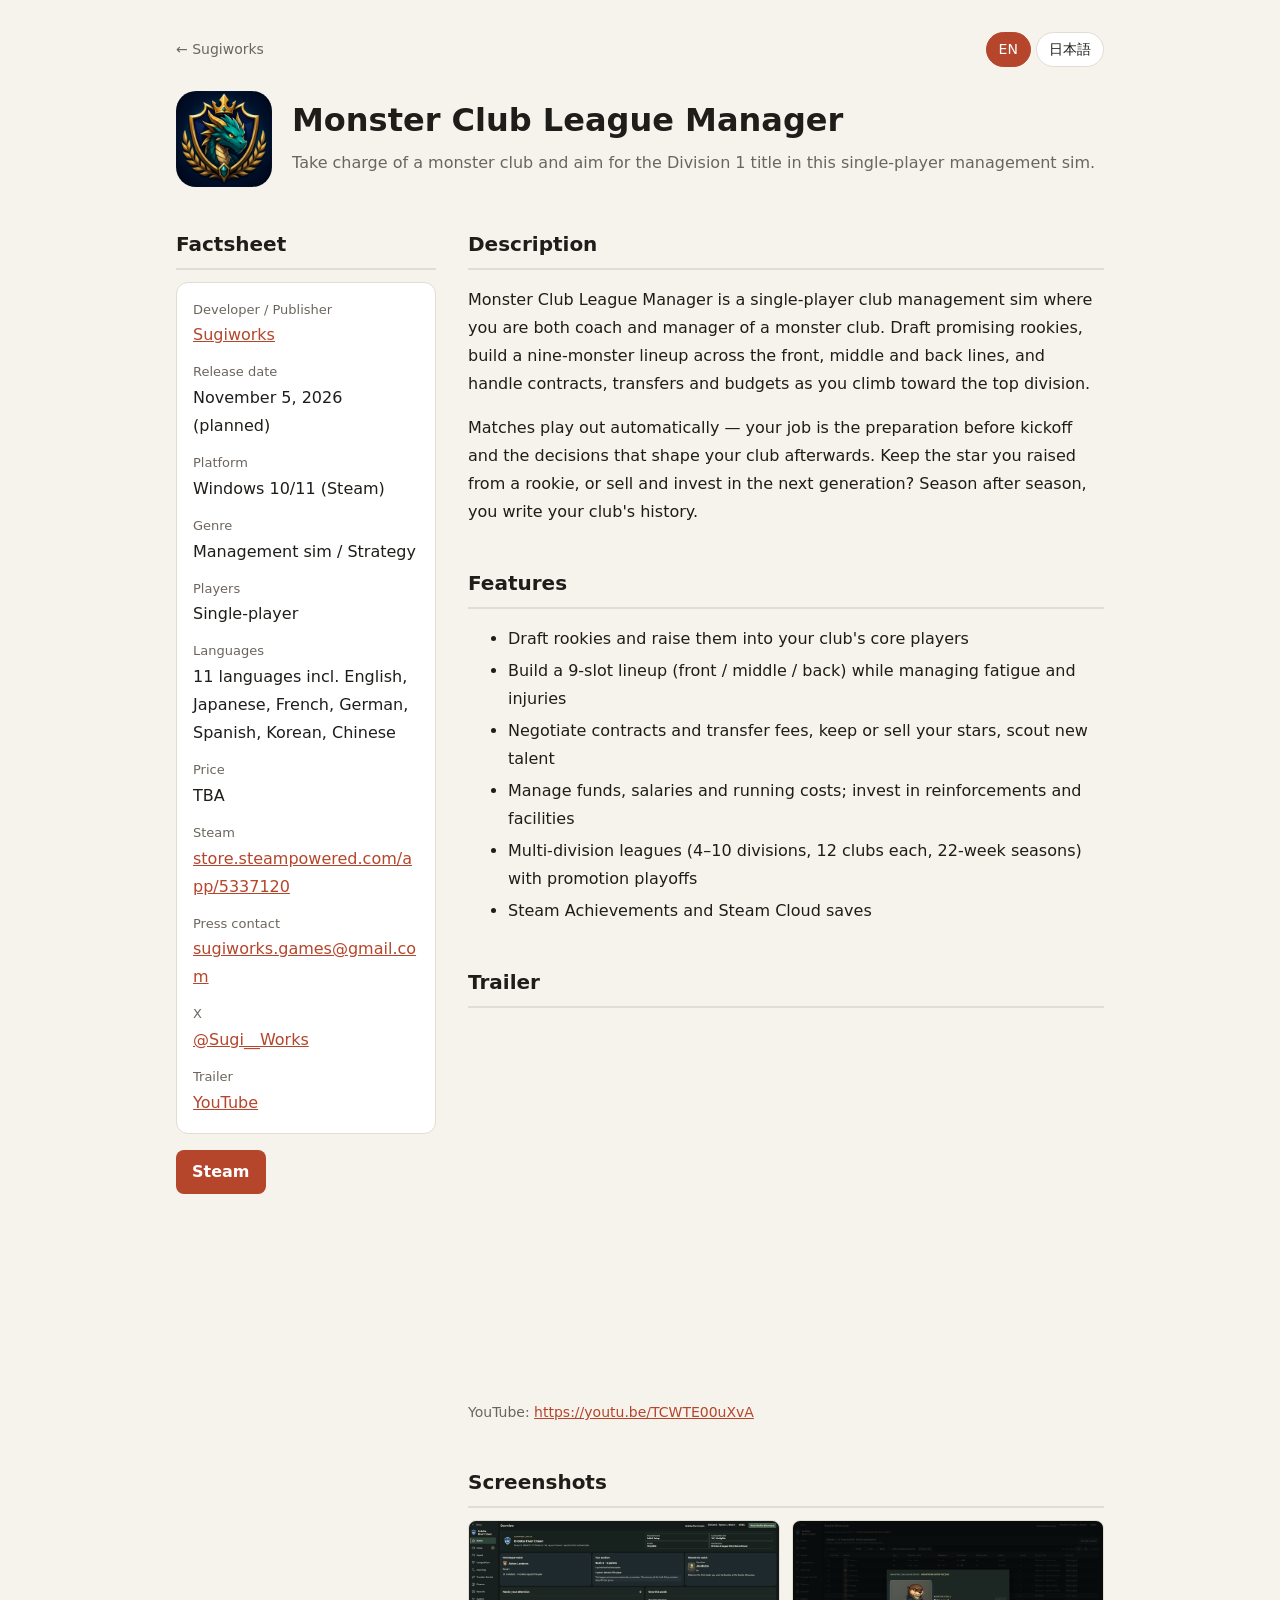
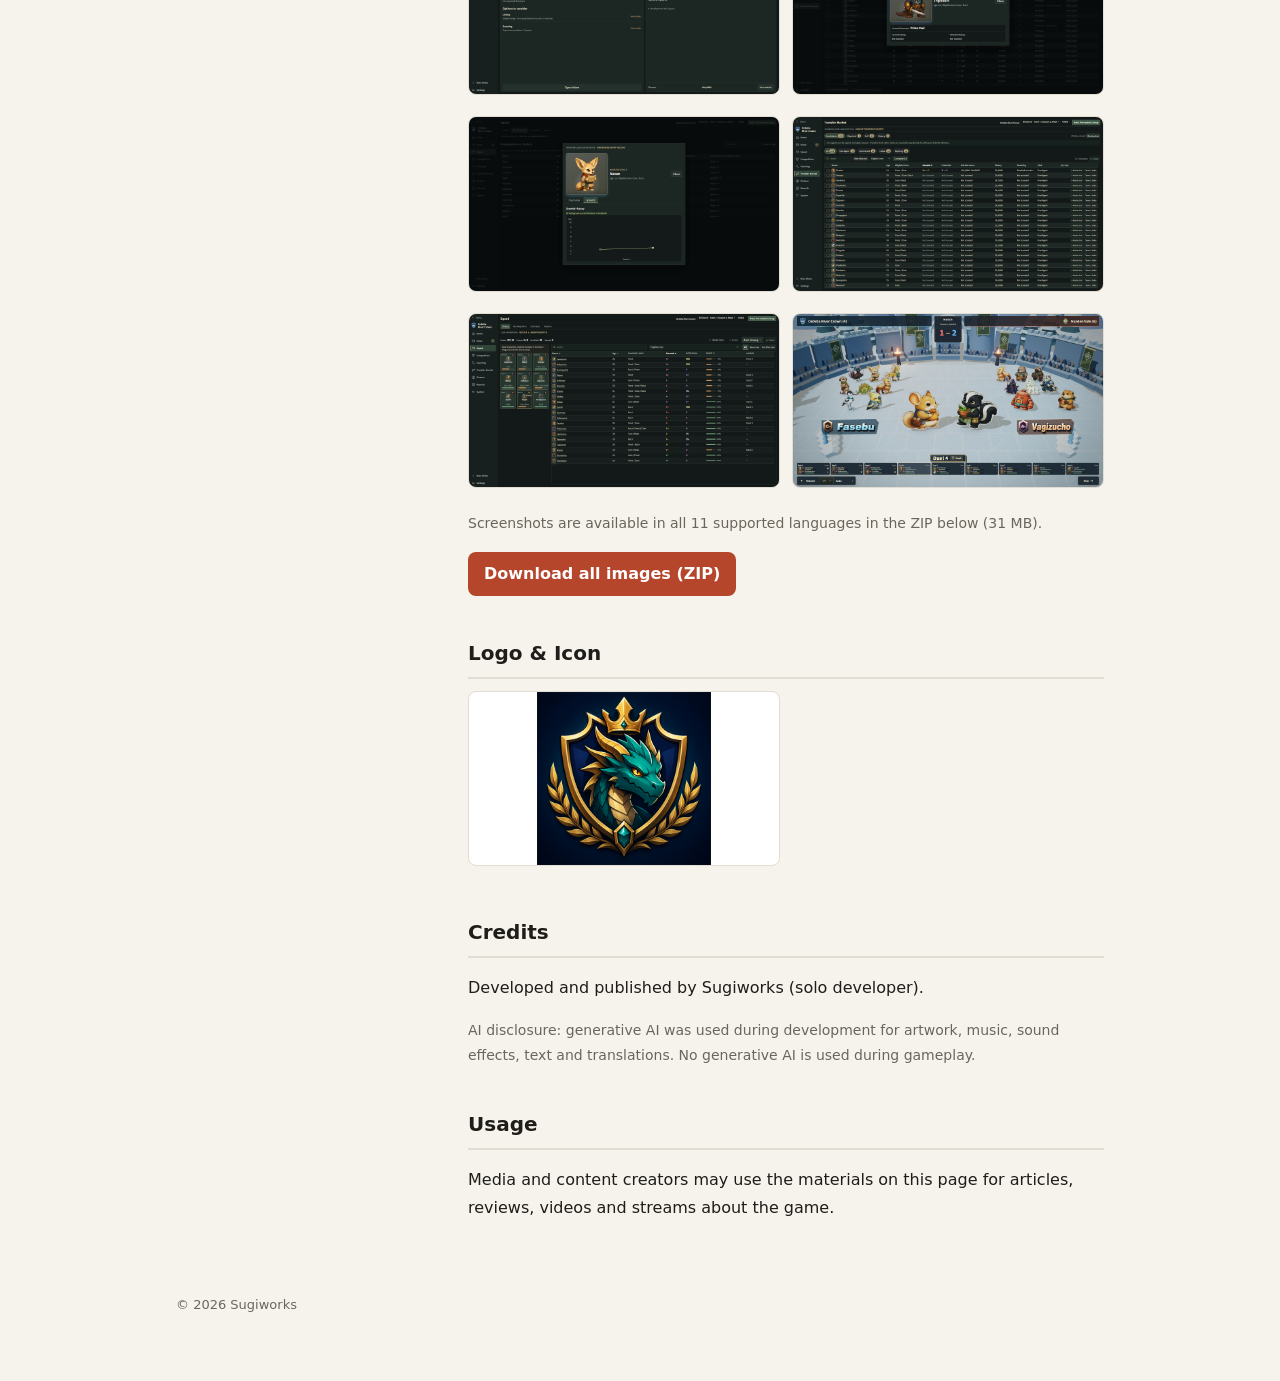
==== mclm/index.html @ 00808620 "Add Sugiworks press kit and Monster Club League Manager page Co-Authored-By: Claude Opus 5.5 <norepl" ====
<!doctype html>
<html lang="en" data-lang="en">
<head>
<meta charset="utf-8">
<meta name="viewport" content="width=device-width, initial-scale=1">
<title>Monster Club League Manager Press Kit</title>
<meta name="description" content="Press kit for Monster Club League Manager, a single-player monster club management sim by Sugiworks.">
<link rel="icon" href="../favicon.ico">
<link rel="stylesheet" href="../style.css">
<script src="../lang.js"></script>
</head>
<body>
<div class="wrap">
  <header class="top">
    <a class="home" href="../">← Sugiworks</a>
    <div class="lang"><button data-lang="en">EN</button> <button data-lang="ja">日本語</button></div>
  </header>

  <div class="hero">
    <img src="images/icon.png" alt="Monster Club League Manager icon">
    <div>
      <h1>Monster Club League Manager</h1>
      <p class="lead" lang="en">Take charge of a monster club and aim for the Division 1 title in this single-player management sim.</p>
      <p class="lead" lang="ja">モンスタークラブの監督兼経営者となり、1部リーグの頂点を目指すシングルプレイのクラブ運営シミュレーション。</p>
    </div>
  </div>

  <div class="grid">
    <aside>
      <h2 lang="en">Factsheet</h2><h2 lang="ja">基本情報</h2>
      <dl class="facts">
        <dt lang="en">Developer / Publisher</dt><dt lang="ja">開発 / 販売</dt>
        <dd><a href="../">Sugiworks</a></dd>
        <dt lang="en">Release date</dt><dt lang="ja">発売日</dt>
        <dd lang="en">November 5, 2026 (planned)</dd><dd lang="ja">2026年11月5日（予定）</dd>
        <dt lang="en">Platform</dt><dt lang="ja">プラットフォーム</dt>
        <dd>Windows 10/11 (Steam)</dd>
        <dt lang="en">Genre</dt><dt lang="ja">ジャンル</dt>
        <dd lang="en">Management sim / Strategy</dd><dd lang="ja">クラブ運営シミュレーション / ストラテジー</dd>
        <dt lang="en">Players</dt><dt lang="ja">プレイ人数</dt>
        <dd lang="en">Single-player</dd><dd lang="ja">1人</dd>
        <dt lang="en">Languages</dt><dt lang="ja">対応言語</dt>
        <dd lang="en">11 languages incl. English, Japanese, French, German, Spanish, Korean, Chinese</dd>
        <dd lang="ja">日本語・英語ほか全11言語</dd>
        <dt lang="en">Price</dt><dt lang="ja">価格</dt>
        <dd lang="en">TBA</dd><dd lang="ja">未定</dd>
        <dt>Steam</dt>
        <dd><a href="https://store.steampowered.com/app/5337120/">store.steampowered.com/app/5337120</a></dd>
        <dt lang="en">Press contact</dt><dt lang="ja">連絡先</dt>
        <dd><a href="mailto:sugiworks.games@gmail.com">sugiworks.games@gmail.com</a></dd>
        <dt>X</dt>
        <dd><a href="https://x.com/Sugi__Works">@Sugi__Works</a></dd>
        <dt lang="en">Trailer</dt><dt lang="ja">トレーラー</dt>
        <dd><a href="https://youtu.be/TCWTE00uXvA">YouTube</a></dd>
      </dl>
      <p style="margin-top:16px"><a class="button" href="https://store.steampowered.com/app/5337120/">Steam</a></p>
    </aside>

    <main>
      <h2 lang="en">Description</h2><h2 lang="ja">ゲーム紹介</h2>
      <div lang="en">
        <p>Monster Club League Manager is a single-player club management sim where you are both coach and manager of a monster club. Draft promising rookies, build a nine-monster lineup across the front, middle and back lines, and handle contracts, transfers and budgets as you climb toward the top division.</p>
        <p>Matches play out automatically — your job is the preparation before kickoff and the decisions that shape your club afterwards. Keep the star you raised from a rookie, or sell and invest in the next generation? Season after season, you write your club's history.</p>
      </div>
      <div lang="ja">
        <p>Monster Club League Managerは、モンスタークラブの監督兼経営者となり、育成・編成・契約・補強を重ねて上位リーグを目指すクラブ運営シミュレーションです。試合中のアクション操作は不要。試合前の準備と、その後のクラブをどう作るかが、あなたの仕事です。</p>
        <p>見込んで獲った新人が、いつの間にかクラブに欠かせない存在になる。次のシーズンも、その主力と戦うか。移籍金を受け取り、新たな才能に未来を託すか。シーズンを重ね、あなたのクラブの歴史を作りましょう。</p>
      </div>

      <h2 lang="en">Features</h2><h2 lang="ja">主な特徴</h2>
      <ul class="features" lang="en">
        <li>Draft rookies and raise them into your club's core players</li>
        <li>Build a 9-slot lineup (front / middle / back) while managing fatigue and injuries</li>
        <li>Negotiate contracts and transfer fees, keep or sell your stars, scout new talent</li>
        <li>Manage funds, salaries and running costs; invest in reinforcements and facilities</li>
        <li>Multi-division leagues (4–10 divisions, 12 clubs each, 22-week seasons) with promotion playoffs</li>
        <li>Steam Achievements and Steam Cloud saves</li>
      </ul>
      <ul class="features" lang="ja">
        <li>新人選抜で、将来を託したいモンスターを獲得</li>
        <li>出場機会とトレーニングによる育成、疲労と怪我を考えた前衛・中衛・後衛9枠の編成</li>
        <li>移籍金・契約条件の交渉、主力の残留と売却、スカウトによる補強候補の調査</li>
        <li>資金・年俸・運営費を管理し、補強や施設への投資を判断</li>
        <li>4〜10ディビジョン（各12クラブ・全22週）のリーグ戦と昇格プレーオフ</li>
        <li>Steam実績・Steamクラウド対応</li>
      </ul>

      <h2 lang="en">Trailer</h2><h2 lang="ja">トレーラー</h2>
      <iframe class="video" src="https://www.youtube-nocookie.com/embed/TCWTE00uXvA" title="Monster Club League Manager - Trailer" allow="encrypted-media; picture-in-picture" allowfullscreen loading="lazy"></iframe>
      <p class="note">YouTube: <a href="https://youtu.be/TCWTE00uXvA">https://youtu.be/TCWTE00uXvA</a></p>

      <h2 lang="en">Screenshots</h2><h2 lang="ja">スクリーンショット</h2>
      <div class="gallery" lang="en">
        <a href="images/screenshots/01-club_english.png"><img src="images/screenshots/01-club_english.png" alt="Club overview" loading="lazy"></a>
        <a href="images/screenshots/02-rookie_english.png"><img src="images/screenshots/02-rookie_english.png" alt="Rookie draft" loading="lazy"></a>
        <a href="images/screenshots/03-growth_english.png"><img src="images/screenshots/03-growth_english.png" alt="Player growth" loading="lazy"></a>
        <a href="images/screenshots/04-market_english.png"><img src="images/screenshots/04-market_english.png" alt="Transfer market" loading="lazy"></a>
        <a href="images/screenshots/05-lineup_english.png"><img src="images/screenshots/05-lineup_english.png" alt="Lineup" loading="lazy"></a>
        <a href="images/screenshots/06-match_english.png"><img src="images/screenshots/06-match_english.png" alt="Match" loading="lazy"></a>
      </div>
      <div class="gallery" lang="ja">
        <a href="images/screenshots/01-club_japanese.png"><img src="images/screenshots/01-club_japanese.png" alt="クラブ画面" loading="lazy"></a>
        <a href="images/screenshots/02-rookie_japanese.png"><img src="images/screenshots/02-rookie_japanese.png" alt="新人選抜" loading="lazy"></a>
        <a href="images/screenshots/03-growth_japanese.png"><img src="images/screenshots/03-growth_japanese.png" alt="育成" loading="lazy"></a>
        <a href="images/screenshots/04-market_japanese.png"><img src="images/screenshots/04-market_japanese.png" alt="移籍市場" loading="lazy"></a>
        <a href="images/screenshots/05-lineup_japanese.png"><img src="images/screenshots/05-lineup_japanese.png" alt="編成" loading="lazy"></a>
        <a href="images/screenshots/06-match_japanese.png"><img src="images/screenshots/06-match_japanese.png" alt="試合" loading="lazy"></a>
      </div>
      <p class="note" lang="en">Screenshots are available in all 11 supported languages in the ZIP below (31 MB).</p>
      <p class="note" lang="ja">対応11言語すべてのスクリーンショットを下のZIP（31MB）に収録しています。</p>
      <p><a class="button" href="presskit-images.zip" lang="en">Download all images (ZIP)</a><a class="button" href="presskit-images.zip" lang="ja">画像一式をダウンロード（ZIP）</a></p>

      <h2 lang="en">Logo &amp; Icon</h2><h2 lang="ja">ロゴ・アイコン</h2>
      <div class="gallery">
        <a href="images/icon.png"><img src="images/icon.png" alt="Game icon" style="object-fit:contain"></a>
      </div>

      <h2 lang="en">Credits</h2><h2 lang="ja">クレジット</h2>
      <p lang="en">Developed and published by Sugiworks (solo developer).</p>
      <p lang="ja">開発・販売：Sugiworks（個人開発）</p>
      <p class="note" lang="en">AI disclosure: generative AI was used during development for artwork, music, sound effects, text and translations. No generative AI is used during gameplay.</p>
      <p class="note" lang="ja">AI利用について：開発時にアート・音楽・効果音・テキスト・翻訳で生成AIを使用しています。ゲームプレイ中には使用していません。</p>

      <h2 lang="en">Usage</h2><h2 lang="ja">素材の利用について</h2>
      <p lang="en">Media and content creators may use the materials on this page for articles, reviews, videos and streams about the game.</p>
      <p lang="ja">メディア・配信者の方は、本作に関する記事・レビュー・動画・配信にこのページの素材を自由にお使いいただけます。</p>
    </main>
  </div>

  <footer>© 2026 Sugiworks</footer>
</div>
</body>
</html>
---- style.css ----
:root {
  --bg: #f6f3ec;
  --card: #ffffff;
  --text: #1f1d1a;
  --muted: #6b665d;
  --accent: #b5452b;
  --line: #e2ddd2;
}
@media (prefers-color-scheme: dark) {
  :root {
    --bg: #17161a;
    --card: #222127;
    --text: #ece9e2;
    --muted: #a19c92;
    --accent: #e0714f;
    --line: #34323a;
  }
}
* { box-sizing: border-box; }
body {
  margin: 0;
  background: var(--bg);
  color: var(--text);
  font: 16px/1.75 system-ui, -apple-system, "Segoe UI", "Hiragino Sans", "Yu Gothic UI", sans-serif;
}
a { color: var(--accent); }
.wrap { max-width: 960px; margin: 0 auto; padding: 32px 16px 64px; }
header.top { display: flex; justify-content: space-between; align-items: center; gap: 12px; margin-bottom: 24px; }
header.top a.home { color: var(--muted); text-decoration: none; font-size: 14px; }
.lang button {
  border: 1px solid var(--line); background: var(--card); color: var(--text);
  padding: 4px 12px; border-radius: 999px; cursor: pointer; font: inherit; font-size: 14px;
}
.lang button[aria-pressed="true"] { background: var(--accent); border-color: var(--accent); color: #fff; }
html[data-lang="ja"] [lang="en"], html[data-lang="en"] [lang="ja"] { display: none !important; }
h1 { font-size: 2rem; line-height: 1.3; margin: 0 0 8px; }
h2 { font-size: 1.25rem; margin: 40px 0 12px; padding-bottom: 6px; border-bottom: 2px solid var(--line); }
h3 { font-size: 1.05rem; margin: 24px 0 4px; }
.hero { display: flex; gap: 20px; align-items: center; }
.hero img { width: 96px; height: 96px; border-radius: 20px; }
.lead { color: var(--muted); margin: 0; }
.grid { display: grid; grid-template-columns: 260px 1fr; gap: 32px; }
@media (max-width: 720px) { .grid { grid-template-columns: 1fr; } }
dl.facts { background: var(--card); border: 1px solid var(--line); border-radius: 12px; padding: 16px; margin: 0; }
dl.facts dt { font-size: 13px; color: var(--muted); }
dl.facts dd { margin: 0 0 12px; overflow-wrap: anywhere; }
dl.facts dd:last-child { margin-bottom: 0; }
ul.features li { margin-bottom: 4px; }
.gallery { display: grid; grid-template-columns: repeat(auto-fill, minmax(260px, 1fr)); gap: 12px; }
.gallery a { display: block; }
.gallery img { width: 100%; aspect-ratio: 16 / 9; object-fit: cover; border-radius: 8px; border: 1px solid var(--line); background: var(--card); }
.video { aspect-ratio: 16 / 9; width: 100%; border: 0; border-radius: 12px; }
.card { background: var(--card); border: 1px solid var(--line); border-radius: 12px; padding: 16px; }
.button {
  display: inline-block; background: var(--accent); color: #fff; text-decoration: none;
  padding: 8px 16px; border-radius: 8px; font-weight: 600;
}
.note { font-size: 14px; color: var(--muted); }
footer { margin-top: 56px; font-size: 13px; color: var(--muted); }
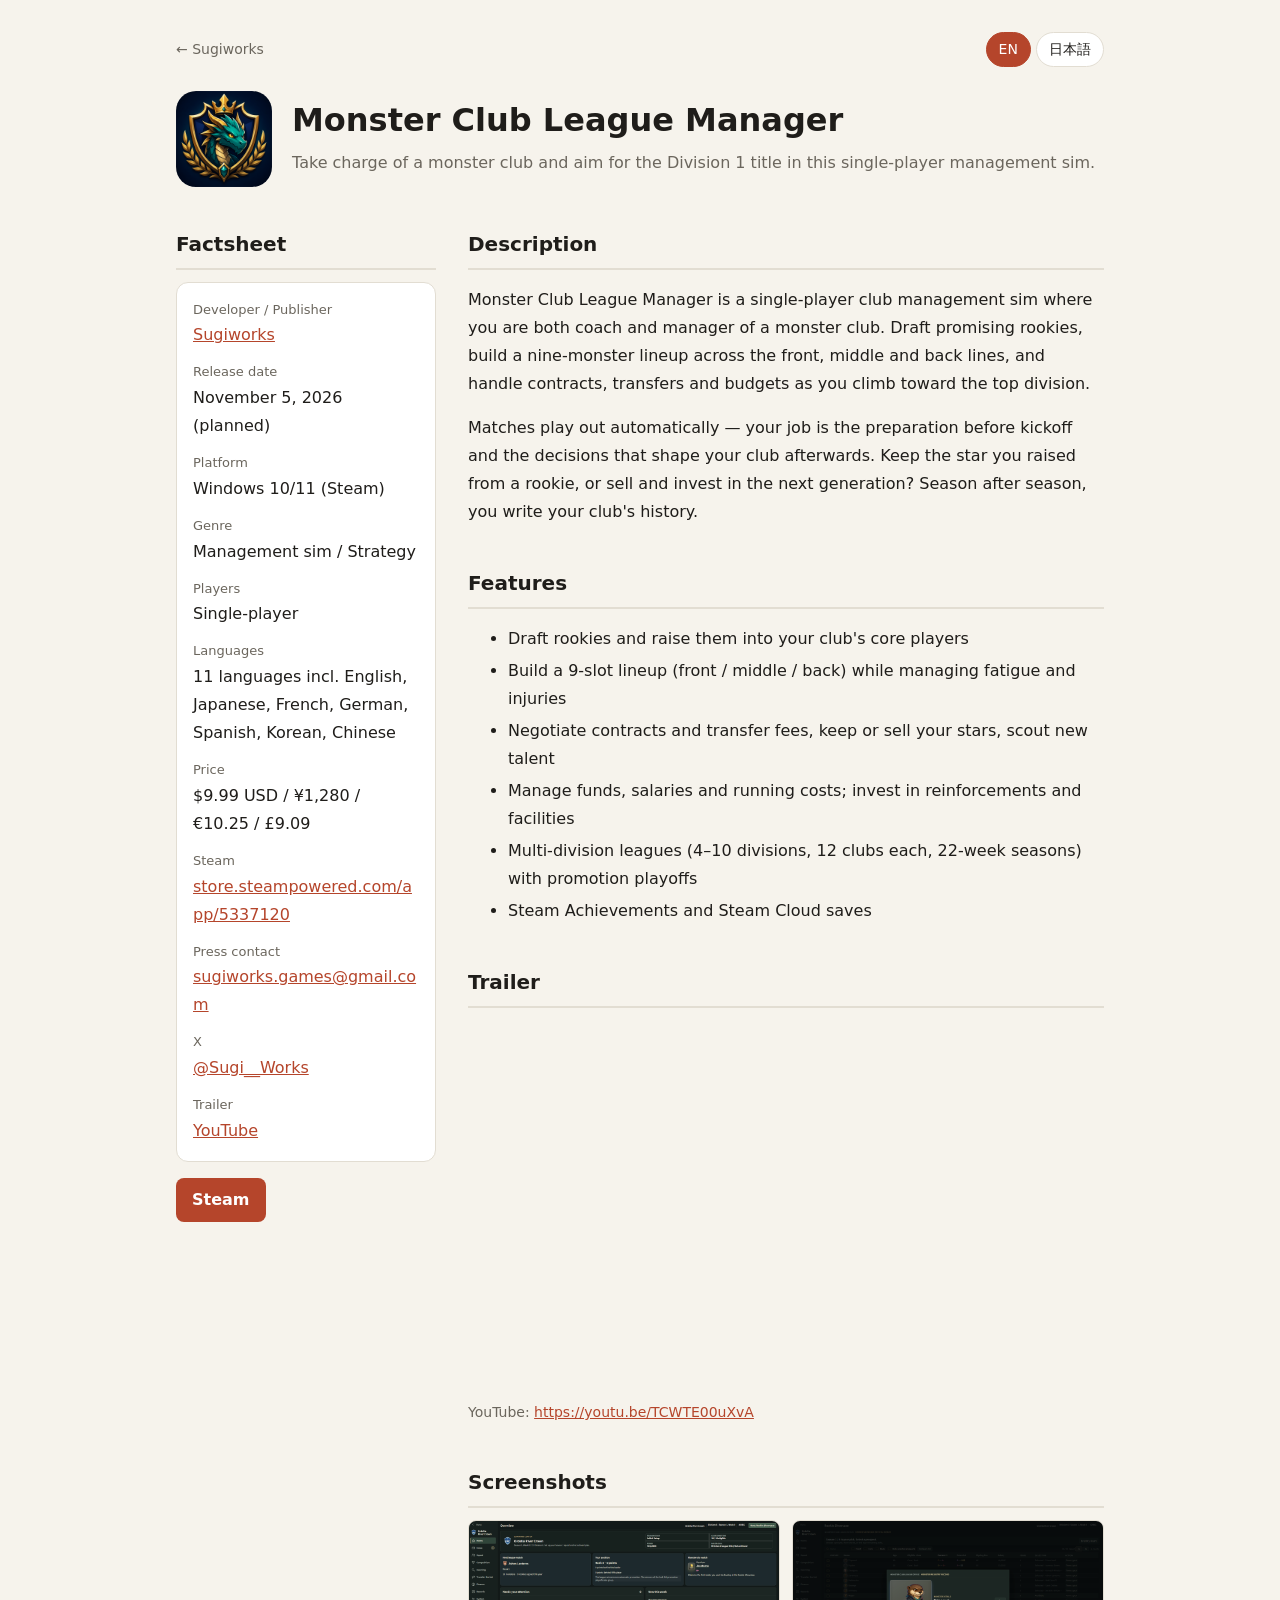
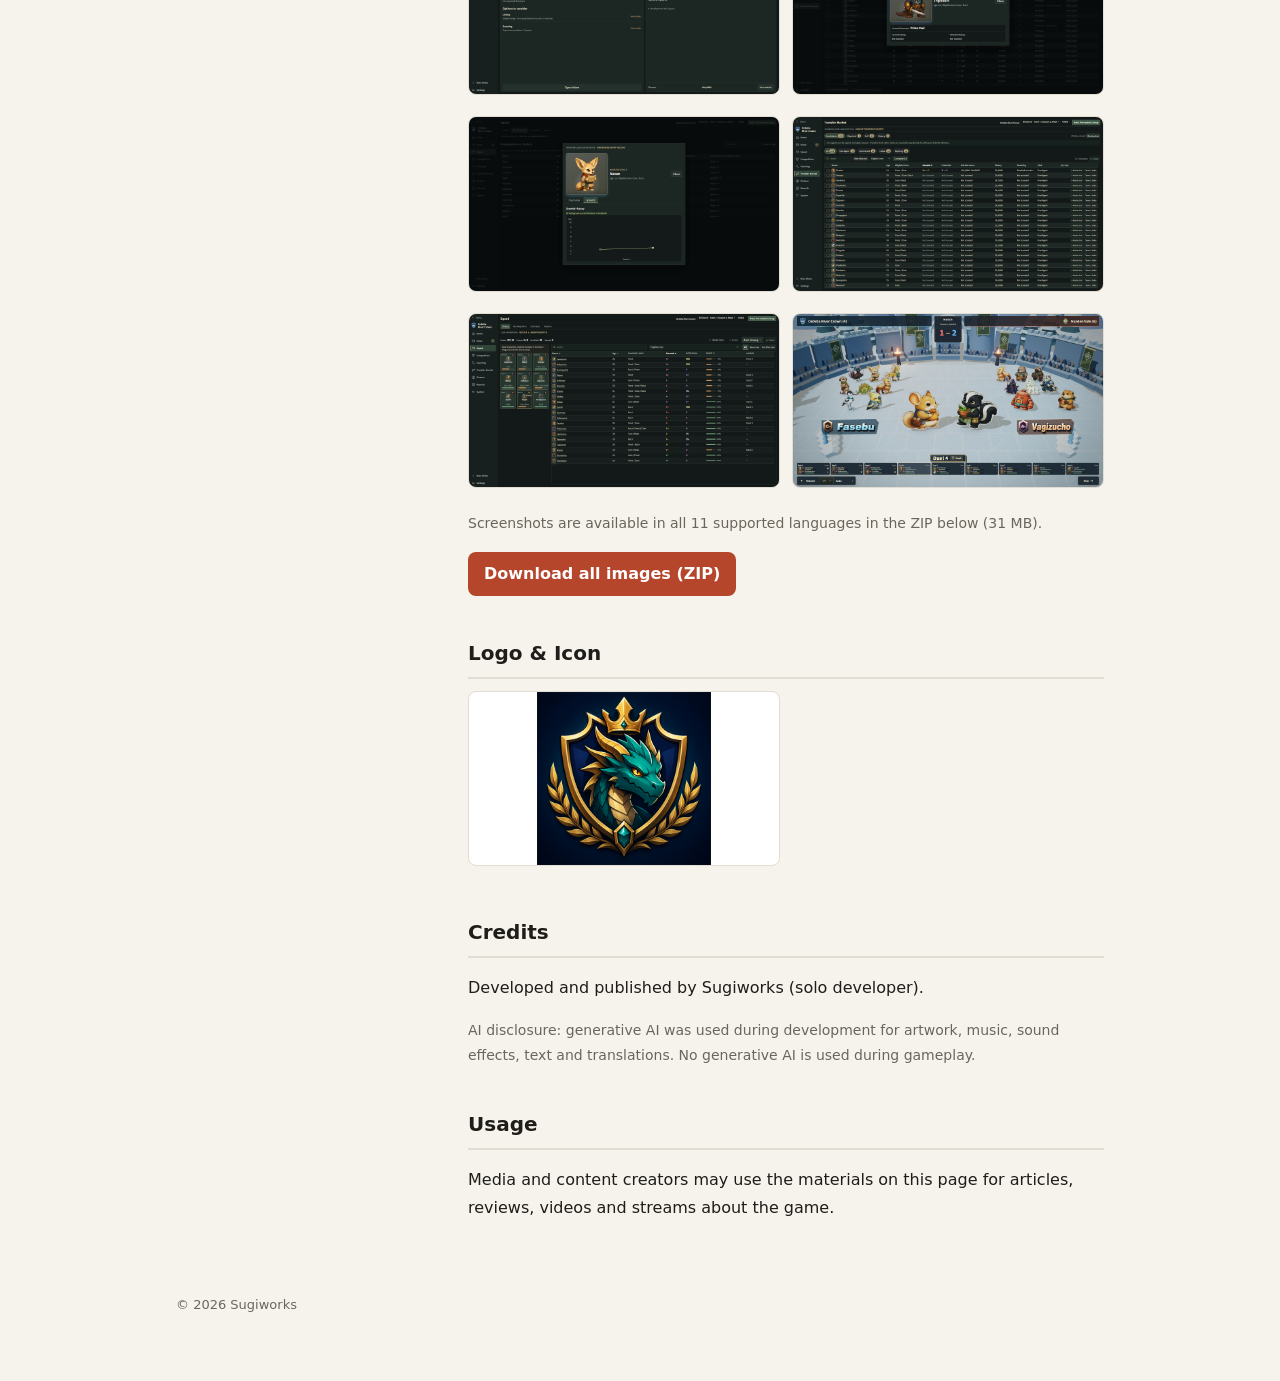
==== commit 5fbe22d1: "Add price to game factsheet Co-Authored-By: Claude Opus 5.5 <noreply@anthropic.com>" ====
--- a/mclm/index.html
+++ b/mclm/index.html
@@ -43,7 +43,7 @@
         <dd lang="en">11 languages incl. English, Japanese, French, German, Spanish, Korean, Chinese</dd>
         <dd lang="ja">日本語・英語ほか全11言語</dd>
         <dt lang="en">Price</dt><dt lang="ja">価格</dt>
-        <dd lang="en">TBA</dd><dd lang="ja">未定</dd>
+        <dd lang="en">$9.99 USD / ¥1,280 / €10.25 / £9.09</dd><dd lang="ja">1,280円（$9.99）</dd>
         <dt>Steam</dt>
         <dd><a href="https://store.steampowered.com/app/5337120/">store.steampowered.com/app/5337120</a></dd>
         <dt lang="en">Press contact</dt><dt lang="ja">連絡先</dt>
